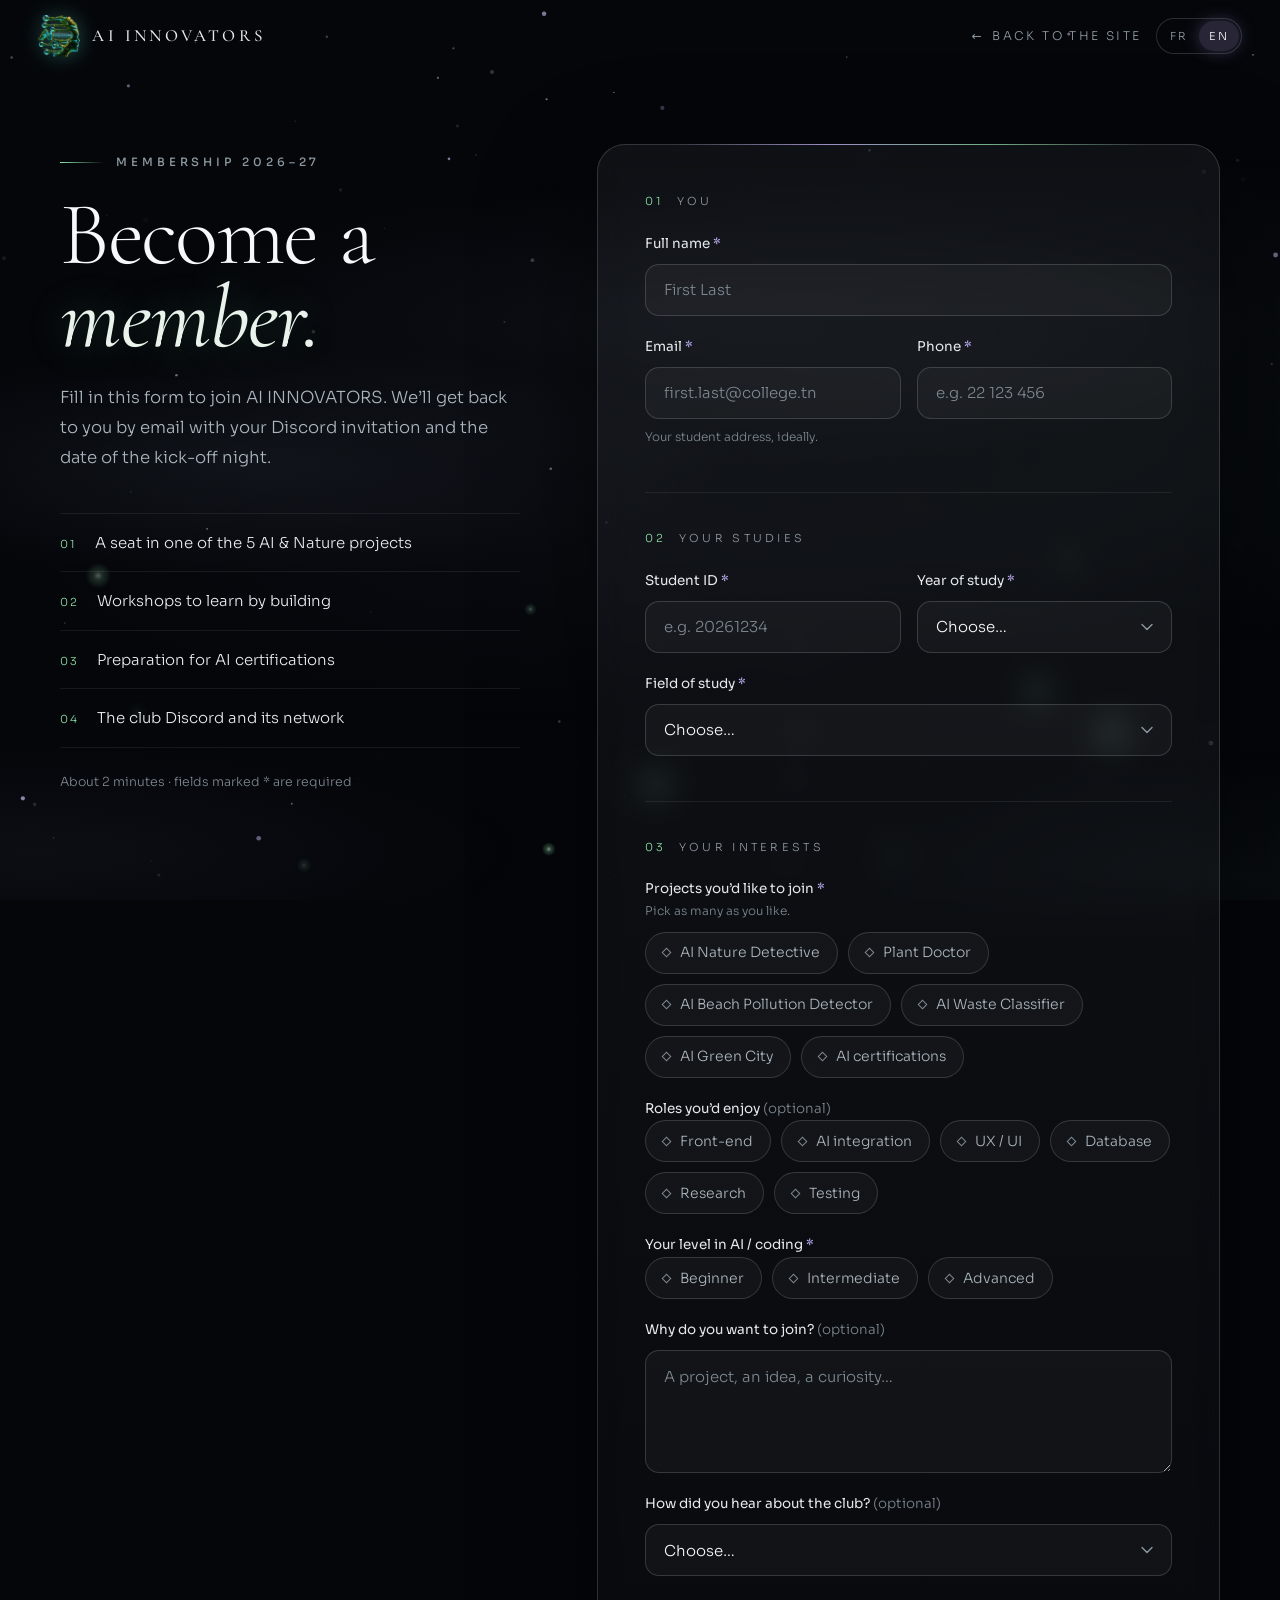
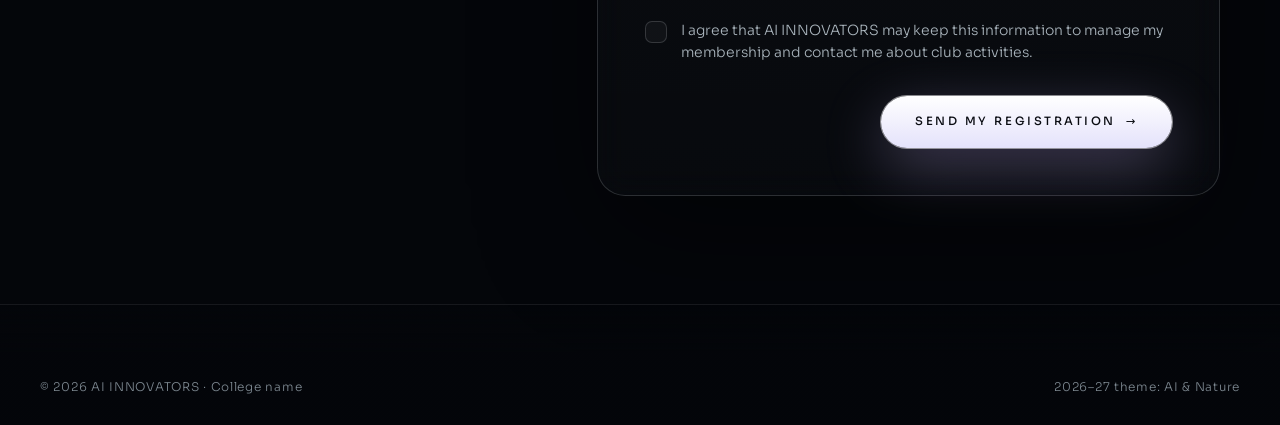
==== register.html @ 4fe78a7f "AI INNOVATORS: AI & Nature landing page and registration form Bilingual FR/EN static site (HTML/CSS/" ====
<!doctype html>
<html lang="fr" class="i18n-pending">
<head>
  <meta charset="utf-8">
  <meta name="viewport" content="width=device-width, initial-scale=1">
  <title data-i18n="meta.title.register">Inscription · AI INNOVATORS</title>
  <meta name="description" data-i18n-content="meta.desc.register" content="Rejoins AI INNOVATORS : adhésion gratuite, ouverte à tous les étudiants.">
  <meta name="theme-color" content="#04060a">
  <link rel="icon" href="assets/img/favicon-64.png" type="image/png">
  <link rel="apple-touch-icon" href="assets/img/apple-touch-icon.png">
  <link rel="stylesheet" href="css/tokens.css">
  <link rel="stylesheet" href="css/base.css">
  <link rel="stylesheet" href="css/motion.css">
  <link rel="stylesheet" href="css/register.css">
  <script>
    document.documentElement.classList.add('js');
    setTimeout(function () { document.documentElement.classList.remove('i18n-pending'); }, 1500);
  </script>
  <noscript><style>html.i18n-pending body { opacity: 1; }</style></noscript>
</head>
<body>
  <a class="skip-link" href="#main" data-i18n="a11y.skip"></a>

  <canvas class="atmosphere" data-atmosphere data-density="70" aria-hidden="true"></canvas>

  <header class="site-nav" data-nav>
    <div class="site-nav__inner">
      <a class="brand" href="index.html">
        <span class="brand__mark"><img class="brand__logo" src="assets/img/logo.webp" alt="" width="42" height="42" onerror="this.parentNode.classList.add('no-logo')"><svg class="brand__leaf" viewBox="0 0 32 32" fill="none" aria-hidden="true"><path d="M16 28V15" stroke="#8fe3a8" stroke-width="1.5" stroke-linecap="round"/><path d="M16 19c-5 0-8.5-3.4-9-8.5 5 0 8.5 3.4 9 8.5ZM16 15c.5-5 4-8.5 9-9-.1 5-3.6 8.6-9 9Z" stroke="#8fe3a8" stroke-width="1.5" stroke-linejoin="round"/><circle cx="7" cy="10.5" r="1.8" fill="#c9b6ff"/><circle cx="25" cy="6" r="1.8" fill="#c9b6ff"/><circle cx="16" cy="28" r="1.8" fill="#c9b6ff"/></svg></span>
        <span>AI Innovators</span>
      </a>
      <div class="nav-actions">
        <a class="nav-back" href="index.html" data-i18n-aria="nav.back"><span aria-hidden="true">←</span><span class="nav-back__text" data-i18n="nav.back"></span></a>
        <div class="lang" role="group" data-i18n-aria="a11y.lang">
          <button type="button" data-lang-btn="fr" aria-pressed="true">FR</button>
          <button type="button" data-lang-btn="en" aria-pressed="false">EN</button>
        </div>
      </div>
    </div>
  </header>

  <main id="main" class="register">
    <!-- ============ INTRO ============ -->
    <section class="register__intro">
      <p class="eyebrow eyebrow--line rise" data-i18n="reg.eyebrow"></p>
      <h1 class="display register__title reveal" style="--d:.08s" data-i18n-html="reg.title"></h1>
      <p class="lead register__lead rise" style="--d:.16s" data-i18n="reg.lead"></p>
      <template id="tpl-perk">
        <li class="perk"><span class="perk__i" data-index></span><span data-field="text"></span></li>
      </template>
      <ul class="perks rise" style="--d:.24s" data-i18n-list="reg.perks" data-template="tpl-perk"></ul>
      <p class="register__time rise" style="--d:.3s" data-i18n="reg.time"></p>
    </section>

    <!-- ============ FORM ============ -->
    <section class="card rise" style="--d:.2s" aria-labelledby="form-title">
      <h2 id="form-title" class="visually-hidden" data-i18n="reg.formTitle"></h2>

      <form id="register-form" novalidate>
        <!-- 01 · You -->
        <fieldset class="group-set">
          <legend class="legend"><span class="legend__n">01</span><span data-i18n="f.legend.you"></span></legend>
          <div class="fields">
            <div class="field field--full" data-name="fullName">
              <label class="label" for="fullName"><span data-i18n="f.fullName"></span><span class="req" aria-hidden="true"> *</span></label>
              <input class="input" id="fullName" name="fullName" type="text" autocomplete="name" maxlength="120" required aria-describedby="fullName-error" data-i18n-placeholder="f.fullName.ph">
              <p class="field__error" id="fullName-error"></p>
            </div>
            <div class="field" data-name="email">
              <label class="label" for="email"><span data-i18n="f.email"></span><span class="req" aria-hidden="true"> *</span></label>
              <input class="input" id="email" name="email" type="email" inputmode="email" autocomplete="email" maxlength="160" required aria-describedby="email-hint email-error" data-i18n-placeholder="f.email.ph">
              <p class="field__hint" id="email-hint" data-i18n="f.email.hint"></p>
              <p class="field__error" id="email-error"></p>
            </div>
            <div class="field" data-name="phone">
              <label class="label" for="phone"><span data-i18n="f.phone"></span><span class="req" aria-hidden="true"> *</span></label>
              <input class="input" id="phone" name="phone" type="tel" inputmode="tel" autocomplete="tel" maxlength="25" required aria-describedby="phone-error" data-i18n-placeholder="f.phone.ph">
              <p class="field__error" id="phone-error"></p>
            </div>
          </div>
        </fieldset>

        <!-- 02 · Studies -->
        <fieldset class="group-set">
          <legend class="legend"><span class="legend__n">02</span><span data-i18n="f.legend.studies"></span></legend>
          <div class="fields">
            <div class="field" data-name="studentId">
              <label class="label" for="studentId"><span data-i18n="f.studentId"></span><span class="req" aria-hidden="true"> *</span></label>
              <input class="input" id="studentId" name="studentId" type="text" autocomplete="off" maxlength="40" required aria-describedby="studentId-error" data-i18n-placeholder="f.studentId.ph">
              <p class="field__error" id="studentId-error"></p>
            </div>
            <div class="field" data-name="year">
              <label class="label" for="year"><span data-i18n="f.year"></span><span class="req" aria-hidden="true"> *</span></label>
              <select class="input" id="year" name="year" required aria-describedby="year-error">
                <option value="" data-i18n="f.choose"></option>
                <option value="year-1" data-i18n="f.year.1"></option>
                <option value="year-2" data-i18n="f.year.2"></option>
                <option value="year-3" data-i18n="f.year.3"></option>
                <option value="year-4" data-i18n="f.year.4"></option>
                <option value="year-5" data-i18n="f.year.5"></option>
              </select>
              <p class="field__error" id="year-error"></p>
            </div>
            <div class="field field--full" data-name="department">
              <label class="label" for="department"><span data-i18n="f.department"></span><span class="req" aria-hidden="true"> *</span></label>
              <select class="input" id="department" name="department" required aria-describedby="department-error">
                <option value="" data-i18n="f.choose"></option>
                <option value="cs" data-i18n="f.dep.cs"></option>
                <option value="engineering" data-i18n="f.dep.engineering"></option>
                <option value="life-sciences" data-i18n="f.dep.life"></option>
                <option value="math-physics" data-i18n="f.dep.math"></option>
                <option value="business" data-i18n="f.dep.business"></option>
                <option value="design" data-i18n="f.dep.design"></option>
                <option value="other" data-i18n="f.dep.other"></option>
              </select>
              <p class="field__error" id="department-error"></p>
            </div>
          </div>
        </fieldset>

        <!-- 03 · Interests -->
        <fieldset class="group-set">
          <legend class="legend"><span class="legend__n">03</span><span data-i18n="f.legend.interests"></span></legend>
          <div class="fields">
            <fieldset class="field field--full" data-name="interests" aria-describedby="interests-hint interests-error">
              <legend class="label"><span data-i18n="f.interests"></span><span class="req" aria-hidden="true"> *</span></legend>
              <p class="field__hint" id="interests-hint" data-i18n="f.interests.hint"></p>
              <div class="chips">
                <label class="chip"><input type="checkbox" name="interests" value="nature-detective"><span>AI Nature Detective</span></label>
                <label class="chip"><input type="checkbox" name="interests" value="plant-doctor"><span>Plant Doctor</span></label>
                <label class="chip"><input type="checkbox" name="interests" value="beach-pollution"><span>AI Beach Pollution Detector</span></label>
                <label class="chip"><input type="checkbox" name="interests" value="waste-classifier"><span>AI Waste Classifier</span></label>
                <label class="chip"><input type="checkbox" name="interests" value="green-city"><span>AI Green City</span></label>
                <label class="chip"><input type="checkbox" name="interests" value="certifications"><span data-i18n="f.int.certs"></span></label>
              </div>
              <p class="field__error" id="interests-error"></p>
            </fieldset>

            <fieldset class="field field--full">
              <legend class="label"><span data-i18n="f.roles"></span> <span class="opt" data-i18n="f.optional"></span></legend>
              <div class="chips">
                <label class="chip"><input type="checkbox" name="roles" value="frontend"><span data-i18n="f.role.frontend"></span></label>
                <label class="chip"><input type="checkbox" name="roles" value="ai-integration"><span data-i18n="f.role.ai"></span></label>
                <label class="chip"><input type="checkbox" name="roles" value="ux-ui"><span data-i18n="f.role.ux"></span></label>
                <label class="chip"><input type="checkbox" name="roles" value="database"><span data-i18n="f.role.database"></span></label>
                <label class="chip"><input type="checkbox" name="roles" value="research"><span data-i18n="f.role.research"></span></label>
                <label class="chip"><input type="checkbox" name="roles" value="testing"><span data-i18n="f.role.testing"></span></label>
              </div>
            </fieldset>

            <fieldset class="field field--full" data-name="experience" aria-describedby="experience-error">
              <legend class="label"><span data-i18n="f.experience"></span><span class="req" aria-hidden="true"> *</span></legend>
              <div class="chips chips--radio">
                <label class="chip"><input type="radio" name="experience" value="beginner"><span data-i18n="f.exp.beginner"></span></label>
                <label class="chip"><input type="radio" name="experience" value="intermediate"><span data-i18n="f.exp.intermediate"></span></label>
                <label class="chip"><input type="radio" name="experience" value="advanced"><span data-i18n="f.exp.advanced"></span></label>
              </div>
              <p class="field__error" id="experience-error"></p>
            </fieldset>

            <div class="field field--full">
              <label class="label" for="motivation"><span data-i18n="f.motivation"></span> <span class="opt" data-i18n="f.optional"></span></label>
              <textarea class="input" id="motivation" name="motivation" maxlength="1000" rows="4" data-i18n-placeholder="f.motivation.ph"></textarea>
            </div>

            <div class="field field--full">
              <label class="label" for="source"><span data-i18n="f.source"></span> <span class="opt" data-i18n="f.optional"></span></label>
              <select class="input" id="source" name="source">
                <option value="" data-i18n="f.choose"></option>
                <option value="social-media" data-i18n="f.src.social"></option>
                <option value="friend" data-i18n="f.src.friend"></option>
                <option value="poster" data-i18n="f.src.poster"></option>
                <option value="club-event" data-i18n="f.src.event"></option>
                <option value="teacher" data-i18n="f.src.teacher"></option>
                <option value="other" data-i18n="f.src.other"></option>
              </select>
            </div>
          </div>
        </fieldset>

        <!-- Honeypot: invisible to people, bots fill it in -->
        <div class="hp" aria-hidden="true">
          <label for="website">Website</label>
          <input id="website" name="website" type="text" tabindex="-1" autocomplete="off">
        </div>

        <div class="field consent" data-name="consent">
          <label class="check">
            <input type="checkbox" id="consent" name="consent" required aria-describedby="consent-error">
            <span data-i18n="f.consent"></span>
          </label>
          <p class="field__error" id="consent-error"></p>
        </div>

        <div class="form-footer">
          <p class="form-status" id="form-status" role="status" aria-live="polite"></p>
          <button class="btn btn--primary" type="submit">
            <span class="btn__label" data-i18n="f.submit"></span>
            <span class="btn__label btn__label--sending" data-i18n="f.sending"></span>
            <span class="spinner" aria-hidden="true"></span>
            <span class="arrow" aria-hidden="true">→</span>
          </button>
        </div>
      </form>

      <!-- Success state -->
      <div id="success" class="success" tabindex="-1" hidden>
        <svg class="sprout" viewBox="0 0 120 150" aria-hidden="true">
          <path pathLength="1" d="M60 140 C60 118 58 96 60 66"/>
          <path pathLength="1" d="M60 100 C40 100 26 86 24 66 C44 66 58 78 60 100 Z"/>
          <path pathLength="1" d="M60 80 C62 54 78 40 100 38 C100 60 84 76 60 80 Z"/>
          <path pathLength="1" d="M26 140 H94"/>
          <circle cx="24" cy="66" r="3"/>
          <circle cx="100" cy="38" r="3"/>
          <circle cx="60" cy="66" r="2.4"/>
        </svg>
        <p class="eyebrow" data-i18n="ok.eyebrow"></p>
        <h2 class="display success__title"><span data-i18n="ok.title"></span> <em id="success-name"></em></h2>
        <p class="lead success__lead" data-i18n="ok.text"></p>
        <div class="success__actions">
          <a class="btn btn--primary" href="index.html" data-i18n="ok.home"></a>
          <button class="btn btn--ghost" type="button" data-register-again data-i18n="ok.again"></button>
        </div>
      </div>
    </section>
  </main>

  <footer class="site-footer">
    <div class="site-footer__bottom" style="margin-top:0;padding-top:0;border-top:0">
      <span>© <span data-year>2026</span> AI INNOVATORS · <span data-i18n="footer.school"></span></span>
      <span data-i18n="footer.theme"></span>
    </div>
  </footer>

  <script src="js/translations.js"></script>
  <script src="js/i18n.js"></script>
  <script src="js/atmosphere.js"></script>
  <script src="js/motion.js"></script>
  <script src="js/site.js"></script>
  <script src="js/register.js"></script>
</body>
</html>
---- css/tokens.css ----
/* =========================================================
   AI INNOVATORS · design tokens
   Change colors, fonts and spacing here; every other file reads these.
   ========================================================= */

/* ---- Fonts (self-hosted, extracted from the original design) ---- */
@font-face {
  font-family: "Sora";
  font-style: normal;
  font-weight: 200 500;
  font-display: swap;
  src: url("../assets/fonts/sora-latin.woff2") format("woff2");
  unicode-range: U+0000-00FF, U+0131, U+0152-0153, U+02BB-02BC, U+02C6, U+02DA, U+02DC, U+0304, U+0308, U+0329, U+2000-206F, U+20AC, U+2122, U+2191, U+2193, U+2212, U+2215, U+FEFF, U+FFFD;
}
@font-face {
  font-family: "Sora";
  font-style: normal;
  font-weight: 200 500;
  font-display: swap;
  src: url("../assets/fonts/sora-latin-ext.woff2") format("woff2");
  unicode-range: U+0100-02BA, U+02BD-02C5, U+02C7-02CC, U+02CE-02D7, U+02DD-02FF, U+0304, U+0308, U+0329, U+1D00-1DBF, U+1E00-1E9F, U+1EF2-1EFF, U+2020, U+20A0-20AB, U+20AD-20C0, U+2113, U+2C60-2C7F, U+A720-A7FF;
}
@font-face {
  font-family: "Cormorant Garamond";
  font-style: italic;
  font-weight: 300 700;
  font-display: swap;
  src: url("../assets/fonts/cormorant-garamond-italic-latin-ext.woff2") format("woff2");
  unicode-range: U+0100-02BA, U+02BD-02C5, U+02C7-02CC, U+02CE-02D7, U+02DD-02FF, U+0304, U+0308, U+0329, U+1D00-1DBF, U+1E00-1E9F, U+1EF2-1EFF, U+2020, U+20A0-20AB, U+20AD-20C0, U+2113, U+2C60-2C7F, U+A720-A7FF;
}
@font-face {
  font-family: "Cormorant Garamond";
  font-style: italic;
  font-weight: 300 700;
  font-display: swap;
  src: url("../assets/fonts/cormorant-garamond-italic-latin.woff2") format("woff2");
  unicode-range: U+0000-00FF, U+0131, U+0152-0153, U+02BB-02BC, U+02C6, U+02DA, U+02DC, U+0304, U+0308, U+0329, U+2000-206F, U+20AC, U+2122, U+2191, U+2193, U+2212, U+2215, U+FEFF, U+FFFD;
}
@font-face {
  font-family: "Cormorant Garamond";
  font-style: normal;
  font-weight: 300 700;
  font-display: swap;
  src: url("../assets/fonts/cormorant-garamond-normal-latin-ext.woff2") format("woff2");
  unicode-range: U+0100-02BA, U+02BD-02C5, U+02C7-02CC, U+02CE-02D7, U+02DD-02FF, U+0304, U+0308, U+0329, U+1D00-1DBF, U+1E00-1E9F, U+1EF2-1EFF, U+2020, U+20A0-20AB, U+20AD-20C0, U+2113, U+2C60-2C7F, U+A720-A7FF;
}
@font-face {
  font-family: "Cormorant Garamond";
  font-style: normal;
  font-weight: 300 700;
  font-display: swap;
  src: url("../assets/fonts/cormorant-garamond-normal-latin.woff2") format("woff2");
  unicode-range: U+0000-00FF, U+0131, U+0152-0153, U+02BB-02BC, U+02C6, U+02DA, U+02DC, U+0304, U+0308, U+0329, U+2000-206F, U+20AC, U+2122, U+2191, U+2193, U+2212, U+2215, U+FEFF, U+FFFD;
}

:root {
  /* ---- Color ---- */
  --bg: #04060a;            /* night-forest ground */
  --ink-strong: #f6f9fb;    /* headings */
  --ink: #e6eaee;           /* body text on dark */
  --ink-soft: #aab5bd;      /* paragraphs */
  --ink-mute: #8d99a2;      /* labels, eyebrows */
  --ink-faint: #7d8891;     /* notes, placeholders */
  --line: rgba(233, 241, 246, 0.08);
  --line-strong: rgba(233, 241, 246, 0.16);

  --bio: #8fe3a8;           /* bioluminescent green, "nature" (also read by the canvas) */
  --bio-soft: #e9f3ec;
  --accent: #c9b6ff;        /* lavender, "intelligence" (also read by the canvas) */
  --accent-soft: #ece7ff;
  --danger: #ff9b8f;

  /* ---- Type ---- */
  --font-sans: "Sora", system-ui, sans-serif;
  --font-serif: "Cormorant Garamond", "Cormorant", Garamond, "Times New Roman", serif; /* display */
  --fs-hero: clamp(48px, 8.2vw, 124px);
  --fs-h2: clamp(40px, 5.6vw, 80px);
  --fs-lead: clamp(16px, 1.45vw, 19px);
  --fs-body: clamp(15px, 1.3vw, 17px);
  --fs-eyebrow: clamp(10.5px, 0.9vw, 11.5px);
  --tracking-caps: 0.34em;  /* small capitals: eyebrows, buttons, labels */

  /* ---- Layout ---- */
  --maxw: 1240px;
  --gutter: clamp(20px, 5vw, 40px);
  --section-y: clamp(90px, 16vh, 190px);
  --nav-h: 72px;
  --radius-card: 22px;
  --ease-out: cubic-bezier(0.2, 0.7, 0.2, 1);
}
---- css/base.css ----
/* =========================================================
   Base: reset, typography, buttons, nav, footer, motion
   ========================================================= */

*, *::before, *::after { box-sizing: border-box; }
[hidden] { display: none !important; }

html {
  color-scheme: dark;
  background: var(--bg);
  -webkit-text-size-adjust: 100%;
  scroll-behavior: smooth;
  scroll-padding-top: calc(var(--nav-h) + 12px);
}
html.i18n-pending body { opacity: 0; }

body {
  margin: 0;
  min-height: 100vh;
  background: var(--bg);
  color: var(--ink);
  font-family: var(--font-sans);
  font-weight: 300;
  font-size: 16px;
  line-height: 1.7;
  font-kerning: normal;
  font-feature-settings: "kern", "liga";
  text-rendering: optimizeLegibility;
  -webkit-font-smoothing: antialiased;
  overflow-x: clip;
  transition: opacity 0.5s ease;
}

img, svg, canvas { display: block; max-width: 100%; }
h1, h2, h3, p { margin: 0; }
button, input, select, textarea { font: inherit; color: inherit; }
a { color: var(--accent); text-decoration: none; transition: color 0.2s; }
a:hover { color: var(--accent-soft); }
::selection { background: rgba(201, 182, 255, 0.3); }
:focus-visible { outline: 2px solid var(--accent); outline-offset: 3px; border-radius: 6px; }

.visually-hidden {
  position: absolute !important;
  width: 1px; height: 1px;
  margin: -1px; padding: 0;
  overflow: hidden; clip: rect(0 0 0 0);
  white-space: nowrap; border: 0;
}
.skip-link {
  position: fixed; left: 16px; top: -64px; z-index: 100;
  padding: 10px 18px; border-radius: 999px;
  background: var(--ink-strong); color: #0a0c12;
  transition: top 0.2s;
}
.skip-link:focus { top: 16px; color: #0a0c12; }

/* ---- Atmosphere canvas (js/atmosphere.js) ---- */
.atmosphere {
  position: fixed; inset: 0;
  width: 100%; height: 100%;
  z-index: 0; pointer-events: none;
}
main, .site-footer { position: relative; z-index: 2; }

/* ---- Layout helpers ---- */
.container { width: 100%; max-width: var(--maxw); margin-inline: auto; padding-inline: var(--gutter); }
.section { padding-block: var(--section-y); }

/* ---- Typography ---- */
.eyebrow {
  display: inline-flex; align-items: center; gap: 12px;
  margin: 0 0 22px;
  font-size: var(--fs-eyebrow);
  font-weight: 500;
  letter-spacing: var(--tracking-caps);
  text-transform: uppercase;
  color: var(--ink-mute);
}
.eyebrow--line::before {
  content: "";
  width: 44px; height: 1px;
  background: linear-gradient(90deg, var(--bio), transparent);
}
/* Display serif: light, high-contrast, tight but not cramped */
.display {
  font-family: var(--font-serif);
  font-weight: 300;
  line-height: 1;
  letter-spacing: -0.012em;
  color: var(--ink-strong);
  font-variant-ligatures: common-ligatures discretionary-ligatures;
  font-variant-numeric: lining-nums;
  text-wrap: balance;
}
.display em {
  font-family: var(--font-serif);
  font-style: italic;
  font-weight: 400;
  color: var(--bio-soft);
  text-shadow: 0 0 42px rgba(143, 227, 168, 0.28);
}
.h2 { font-size: var(--fs-h2); }
.lead {
  max-width: 46ch;
  font-size: var(--fs-body);
  line-height: 1.8;
  color: var(--ink-soft);
  text-wrap: pretty;
}
.section-head {
  display: grid;
  grid-template-columns: repeat(auto-fit, minmax(min(100%, 340px), 1fr));
  gap: 24px clamp(40px, 6vw, 96px);
  align-items: end;
}

/* Glowing pill word, from the original hero */
.glow {
  display: inline-flex; align-items: center; justify-content: center;
  margin-left: 0.12em;
  padding: 0 0.42em 0.08em;
  border: 1px solid rgba(201, 182, 255, 0.34);
  border-radius: 999px;
  background: rgba(201, 182, 255, 0.05);
  -webkit-backdrop-filter: blur(6px);
  backdrop-filter: blur(6px);
  font-family: var(--font-serif);
  font-style: italic;
  font-weight: 400;
  color: #fbf8ff;
  text-shadow: 0 0 26px rgba(201, 182, 255, 0.75), 0 0 60px rgba(201, 182, 255, 0.35);
  animation: vd-halo 6s ease-in-out infinite;
}

.pulse-dot {
  flex: none;
  width: 6px; height: 6px;
  border-radius: 50%;
  background: var(--bio);
  animation: pulse 2.6s ease-out infinite;
}

/* ---- Buttons ---- */
.btn {
  display: inline-flex; align-items: center; justify-content: center; gap: 10px;
  min-height: 52px;
  padding: 0 34px;
  border: 0;
  border-radius: 999px;
  font-size: 11.5px;
  font-weight: 500;
  letter-spacing: 0.22em;
  text-transform: uppercase;
  white-space: nowrap;
  cursor: pointer;
  transition: box-shadow 0.35s var(--ease-out), transform 0.35s var(--ease-out), background 0.3s, color 0.3s;
}
.btn--primary {
  background: linear-gradient(180deg, #ffffff, #e4e2fb);
  color: #0a0c12;
  box-shadow: 0 0 0 1px rgba(255, 255, 255, 0.5), 0 18px 60px rgba(201, 182, 255, 0.3);
}
.btn--primary:hover {
  color: #0a0c12;
  transform: translateY(-1px);
  box-shadow: 0 0 0 1px rgba(255, 255, 255, 0.75), 0 22px 74px rgba(201, 182, 255, 0.5);
}
.btn--ghost {
  background: rgba(233, 241, 246, 0.04);
  color: var(--ink);
  box-shadow: inset 0 0 0 1px var(--line-strong);
  -webkit-backdrop-filter: blur(8px);
  backdrop-filter: blur(8px);
}
.btn--ghost:hover { color: var(--ink-strong); box-shadow: inset 0 0 0 1px rgba(201, 182, 255, 0.5); }
.btn--sm { min-height: 40px; padding: 0 22px; font-size: 10.5px; letter-spacing: 0.2em; }
.btn--lg { min-height: 60px; padding: 0 44px; font-size: 12px; }
.btn .arrow { transition: transform 0.35s var(--ease-out); }
.btn:hover .arrow { transform: translateX(4px); }

/* ---- Navigation ---- */
.site-nav {
  position: fixed; top: 0; left: 0; right: 0;
  z-index: 50;
  border-bottom: 1px solid transparent;
  transition: background 0.4s, border-color 0.4s, backdrop-filter 0.4s;
}
.site-nav.is-scrolled,
.site-nav.is-open {
  background: rgba(4, 6, 10, 0.72);
  -webkit-backdrop-filter: blur(14px) saturate(1.2);
  backdrop-filter: blur(14px) saturate(1.2);
  border-color: var(--line);
}
.site-nav__inner {
  display: flex; align-items: center; gap: 20px;
  height: var(--nav-h);
  padding-inline: clamp(20px, 3vw, 40px);
}
.brand {
  display: inline-flex; align-items: center; gap: 12px;
  color: var(--ink);
  font-family: var(--font-serif);
  font-size: 17px;
  font-weight: 500;
  letter-spacing: 0.2em;
  text-transform: uppercase;
  white-space: nowrap;
}
.brand:hover { color: var(--ink-strong); }
.brand svg { width: 26px; height: 26px; filter: drop-shadow(0 0 8px rgba(143, 227, 168, 0.45)); }

/* Club logo (assets/img/logo.png); falls back to the leaf icon if the file is missing */
.brand__mark { display: inline-grid; place-items: center; }
.brand__logo {
  width: 42px; height: 42px;
  object-fit: contain;
  filter: drop-shadow(0 0 10px rgba(111, 242, 208, 0.35));
  transition: transform 0.6s var(--ease-out);
}
.brand:hover .brand__logo { transform: rotate(-6deg) scale(1.06); }
.brand__leaf { display: none; }
.brand__mark.no-logo .brand__logo { display: none; }
.brand__mark.no-logo .brand__leaf { display: block; }
.site-footer .brand__logo { width: 64px; height: 64px; }
@media (max-width: 420px) { .brand__logo { width: 34px; height: 34px; } }

.nav-links { display: flex; align-items: center; gap: clamp(18px, 2.4vw, 34px); margin-left: auto; }
.nav-links a:not(.btn) {
  font-size: 11px;
  font-weight: 400;
  letter-spacing: 0.3em;
  text-transform: uppercase;
  color: var(--ink-mute);
}
.nav-links a:not(.btn):hover { color: var(--ink-strong); }
.nav-actions { display: flex; align-items: center; gap: 14px; margin-left: auto; }
.nav-links + .nav-actions { margin-left: 0; }

.nav-back {
  display: inline-flex; align-items: center; gap: 8px;
  font-size: 12px; letter-spacing: 0.2em; text-transform: uppercase;
  color: var(--ink-mute);
}
.nav-back:hover { color: var(--ink-strong); }

.lang {
  display: inline-flex; align-items: center;
  padding: 3px;
  border-radius: 999px;
  box-shadow: inset 0 0 0 1px var(--line-strong);
}
.lang button {
  min-width: 38px; min-height: 30px;
  padding: 0 10px;
  border: 0; border-radius: 999px;
  background: transparent;
  color: var(--ink-mute);
  font-size: 11px;
  letter-spacing: 0.14em;
  cursor: pointer;
  transition: background 0.25s, color 0.25s;
}
.lang button:hover { color: var(--ink-strong); }
.lang button[aria-pressed="true"] { background: rgba(201, 182, 255, 0.16); color: var(--ink-strong); }

.menu-toggle {
  display: none;
  position: relative;
  width: 42px; height: 42px;
  border: 0; border-radius: 999px;
  background: transparent;
  box-shadow: inset 0 0 0 1px var(--line-strong);
  cursor: pointer;
}
.menu-toggle__bar {
  position: absolute; left: 13px; right: 13px;
  height: 1px; background: var(--ink);
  transition: transform 0.3s var(--ease-out);
}
.menu-toggle__bar:nth-child(1) { top: 17px; }
.menu-toggle__bar:nth-child(2) { top: 24px; }
.site-nav.is-open .menu-toggle__bar:nth-child(1) { transform: translateY(3.5px) rotate(45deg); }
.site-nav.is-open .menu-toggle__bar:nth-child(2) { transform: translateY(-3.5px) rotate(-45deg); }

@media (max-width: 860px) {
  .menu-toggle { display: inline-block; }
  .nav-links {
    position: absolute; top: var(--nav-h); left: 0; right: 0;
    flex-direction: column; align-items: stretch; gap: 0;
    padding: 4px var(--gutter) 26px;
    background: rgba(4, 6, 10, 0.95);
    -webkit-backdrop-filter: blur(14px);
    backdrop-filter: blur(14px);
    border-bottom: 1px solid var(--line);
    opacity: 0; visibility: hidden; transform: translateY(-8px);
    transition: opacity 0.3s, transform 0.3s var(--ease-out), visibility 0.3s;
  }
  .site-nav.is-open .nav-links { opacity: 1; visibility: visible; transform: none; }
  .nav-links a:not(.btn) { padding: 16px 0; border-bottom: 1px solid var(--line); }
  .nav-links .btn { margin-top: 20px; min-height: 50px; }
  .nav-actions { margin-left: auto; }
}
@media (max-width: 520px) {
  .nav-back__text { display: none; }
}
@media (max-width: 420px) {
  .brand { font-size: 14px; letter-spacing: 0.12em; gap: 10px; }
  .brand svg { width: 22px; height: 22px; }
  .nav-actions { gap: 10px; }
}

/* ---- Footer ---- */
.site-footer {
  border-top: 1px solid var(--line);
  padding: clamp(44px, 8vh, 80px) var(--gutter) 28px;
  font-size: 13px;
  color: var(--ink-faint);
  background: linear-gradient(180deg, transparent, rgba(4, 6, 10, 0.85) 40%);
}
.site-footer__grid {
  max-width: var(--maxw);
  margin: 0 auto;
  display: grid;
  grid-template-columns: 1.4fr 1fr 1fr;
  gap: 36px;
}
.site-footer__motto {
  margin-top: 22px;
  font-family: var(--font-serif);
  font-size: clamp(28px, 3vw, 40px);
  font-weight: 300;
  line-height: 1.1;
  color: var(--ink-soft);
}
.site-footer__motto em { font-style: italic; font-weight: 400; color: var(--bio-soft); }
.footer-label {
  margin-bottom: 14px;
  font-size: 11px; letter-spacing: 0.3em; text-transform: uppercase;
  color: var(--ink-mute);
}
.footer-links { list-style: none; margin: 0; padding: 0; display: grid; gap: 9px; }
.footer-links a { color: var(--ink-soft); }
.footer-links a:hover { color: var(--ink-strong); }
.site-footer__bottom {
  max-width: var(--maxw);
  margin: clamp(40px, 7vh, 64px) auto 0;
  padding-top: 20px;
  border-top: 1px solid var(--line);
  display: flex; flex-wrap: wrap; justify-content: space-between; gap: 10px 24px;
  font-size: 12px; letter-spacing: 0.06em;
}
@media (max-width: 720px) {
  .site-footer__grid { grid-template-columns: 1fr 1fr; }
  .site-footer__grid > :first-child { grid-column: 1 / -1; }
}

/* ---- Motion ---- */
.rise { animation: vd-rise 1.2s var(--ease-out) var(--d, 0s) both; }

.js .reveal {
  opacity: 0;
  transform: translateY(26px);
  transition: opacity 1s var(--ease-out), transform 1s var(--ease-out);
  transition-delay: var(--d, 0s);
}
.js .reveal.is-in { opacity: 1; transform: none; }

@keyframes vd-rise { from { opacity: 0; transform: translateY(18px); } to { opacity: 1; transform: none; } }
@keyframes vd-halo {
  0%, 100% { box-shadow: 0 0 40px rgba(201, 182, 255, 0.18), inset 0 0 30px rgba(201, 182, 255, 0.07); }
  50% { box-shadow: 0 0 78px rgba(201, 182, 255, 0.34), inset 0 0 42px rgba(201, 182, 255, 0.13); }
}
@keyframes vd-pool {
  0%, 100% { opacity: 0.55; transform: translateX(-50%) scaleY(1); }
  50% { opacity: 0.95; transform: translateX(-50%) scaleY(1.14); }
}
@keyframes vd-scroll-hint {
  0%, 100% { opacity: 0.25; transform: translate(-50%, 0); }
  50% { opacity: 0.8; transform: translate(-50%, 7px); }
}
@keyframes pulse {
  0% { box-shadow: 0 0 0 0 rgba(143, 227, 168, 0.55); }
  70%, 100% { box-shadow: 0 0 0 10px rgba(143, 227, 168, 0); }
}
@keyframes spin { to { transform: rotate(360deg); } }

@media (prefers-reduced-motion: reduce) {
  html { scroll-behavior: auto; }
  *, *::before, *::after {
    animation-duration: 0.01ms !important;
    animation-iteration-count: 1 !important;
    transition-duration: 0.01ms !important;
  }
  .js .reveal { opacity: 1; transform: none; }
}
---- css/motion.css ----
/* =========================================================
   Motion layer: text reveals, word-by-word headings, language
   switch, micro-interactions. Loaded after base.css on every page.
   (Word splitting and counters: js/motion.js. Language fade: js/i18n.js.)
   ========================================================= */

/* ---- Blocks & paragraphs: rise out of a soft blur ---- */
.js .reveal {
  filter: blur(8px);
  transition:
    opacity 1s var(--ease-out) var(--d, 0s),
    transform 1s var(--ease-out) var(--d, 0s),
    filter 1s var(--ease-out) var(--d, 0s);
}
.js .reveal.is-in { filter: none; }

/* A block whose heading is split: the words carry the entrance, the paragraph follows */
.js .reveal.split,
.js .reveal:has(> .split) { opacity: 1; transform: none; filter: none; }
.js .reveal:has(> .split) > .lead {
  opacity: 0;
  transform: translateY(16px);
  filter: blur(6px);
  transition:
    opacity 1s var(--ease-out) calc(var(--d, 0s) + 0.35s),
    transform 1s var(--ease-out) calc(var(--d, 0s) + 0.35s),
    filter 1s var(--ease-out) calc(var(--d, 0s) + 0.35s);
}
.js .reveal.is-in > .lead { opacity: 1; transform: none; filter: none; }

/* Hero entrance (base.css .rise) gains the same blur */
@keyframes vd-rise {
  from { opacity: 0; transform: translateY(18px); filter: blur(8px); }
  to { opacity: 1; transform: none; filter: none; }
}

/* ---- Headings, word by word ---- */
.js .split .w {
  display: inline-block;
  opacity: 0;
  transform: translateY(0.55em) rotate(4deg);
  transform-origin: 0 100%;
  filter: blur(12px);
  transition:
    opacity 0.9s var(--ease-out),
    transform 1.1s var(--ease-out),
    filter 0.9s var(--ease-out);
  transition-delay: calc(var(--d, 0s) + var(--wi, 0) * 70ms);
}
.js .is-in .w { opacity: 1; transform: none; filter: none; }

/* After a language switch the new words replay immediately */
.js .split--replay .w {
  animation: word-in 0.75s var(--ease-out) both;
  animation-delay: calc(var(--wi, 0) * 40ms);
}
@keyframes word-in {
  from { opacity: 0; transform: translateY(0.4em) rotate(3deg); filter: blur(10px); }
  to { opacity: 1; transform: none; filter: none; }
}

/* ---- Language toggle: sliding thumb ---- */
.lang { position: relative; }
.lang::before {
  content: "";
  position: absolute; top: 3px; bottom: 3px; left: 3px;
  width: 40px;
  border-radius: 999px;
  background: rgba(201, 182, 255, 0.18);
  box-shadow: 0 0 18px rgba(201, 182, 255, 0.25);
  transition: transform 0.5s cubic-bezier(0.3, 1.4, 0.5, 1);
}
.lang[data-active="en"]::before { transform: translateX(40px); }
.lang button { position: relative; z-index: 1; width: 40px; min-width: 0; padding: 0; }
.lang button[aria-pressed="true"] { background: transparent; }

/* ---- Scroll progress line under the nav ---- */
.site-nav::after {
  content: "";
  position: absolute; left: 0; bottom: -1px;
  width: 100%; height: 1px;
  background: linear-gradient(90deg, var(--bio), var(--accent));
  box-shadow: 0 0 8px rgba(143, 227, 168, 0.6);
  transform-origin: 0 50%;
  transform: scaleX(var(--progress, 0));
  pointer-events: none;
}

/* ---- Primary button: light sweep on hover ---- */
.btn--primary { position: relative; overflow: hidden; isolation: isolate; }
.btn--primary::after {
  content: "";
  position: absolute; inset: 0; z-index: -1;
  background: linear-gradient(110deg, transparent 30%, rgba(201, 182, 255, 0.55) 50%, transparent 70%);
  transform: translateX(-120%);
  transition: transform 0.9s var(--ease-out);
}
.btn--primary:hover::after { transform: translateX(120%); }

/* ---- Nav links: growing underline (desktop) ---- */
@media (min-width: 861px) {
  .nav-links a:not(.btn) { position: relative; }
  .nav-links a:not(.btn)::after {
    content: "";
    position: absolute; left: 0; right: 0.24em; bottom: -6px;
    height: 1px;
    background: linear-gradient(90deg, var(--bio), var(--accent));
    transform: scaleX(0);
    transform-origin: 0 50%;
    transition: transform 0.45s var(--ease-out);
  }
  .nav-links a:not(.btn):hover::after { transform: scaleX(1); }
}

/* ---- Project cards: lift on hover (translate, so it doesn't fight the reveal transform) ---- */
.js .specimen.reveal {
  filter: none;
  transition:
    opacity 1s var(--ease-out) var(--d, 0s),
    transform 1s var(--ease-out) var(--d, 0s),
    translate 0.5s var(--ease-out),
    box-shadow 0.4s;
}
.specimen:hover { translate: 0 -6px; }
.js .certs.reveal { filter: none; }

/* ---- Form chips: small pop when selected ---- */
.chip input:checked + span { animation: chip-pop 0.35s var(--ease-out); }
@keyframes chip-pop {
  40% { transform: scale(1.06); }
}

@media (prefers-reduced-motion: reduce) {
  .js .reveal,
  .js .reveal > .lead,
  .js .split .w { opacity: 1; transform: none; filter: none; transition: none; animation: none; }
  .lang::before, .btn--primary::after { transition: none; }
}
---- css/register.css ----
/* =========================================================
   Registration page (register.html)
   ========================================================= */

.register {
  max-width: var(--maxw);
  margin: 0 auto;
  padding: calc(var(--nav-h) + clamp(40px, 8vh, 90px)) var(--gutter) clamp(80px, 12vh, 140px);
  display: grid;
  grid-template-columns: minmax(0, 0.85fr) minmax(0, 1.15fr);
  gap: clamp(40px, 6vw, 96px);
  align-items: start;
}
.register__intro { position: sticky; top: calc(var(--nav-h) + 40px); }
.register__title { font-size: clamp(52px, 7vw, 104px); line-height: 0.92; letter-spacing: -0.015em; }
.register__lead { margin-top: 24px; }
.perks { list-style: none; margin: 40px 0 0; padding: 0; border-top: 1px solid var(--line); }
.perk {
  display: flex; align-items: baseline; gap: 18px;
  padding: 16px 0;
  border-bottom: 1px solid var(--line);
  font-size: 15px;
  color: var(--ink);
}
.perk__i { flex: none; font-size: 11px; letter-spacing: 0.2em; color: var(--bio); }
.register__time { margin-top: 24px; font-size: 12.5px; color: var(--ink-faint); }

@media (max-width: 900px) {
  .register { grid-template-columns: 1fr; }
  .register__intro { position: static; }
}

/* ---- Glass card ---- */
.card {
  position: relative;
  padding: clamp(22px, 4vw, 48px);
  border-radius: 28px;
  background: linear-gradient(180deg, rgba(233,241,246,.05), rgba(233,241,246,.018));
  box-shadow: inset 0 0 0 1px var(--line-strong), 0 40px 120px rgba(0, 0, 0, 0.45);
  -webkit-backdrop-filter: blur(16px);
  backdrop-filter: blur(16px);
}
.card::before {
  content: "";
  position: absolute; left: 12%; right: 12%; top: 0;
  height: 1px;
  background: linear-gradient(90deg, transparent, var(--accent), var(--bio), transparent);
  opacity: 0.7;
}

/* ---- Form structure ---- */
fieldset { margin: 0; padding: 0; border: 0; min-width: 0; }
.group-set + .group-set {
  margin-top: clamp(34px, 5vh, 48px);
  padding-top: clamp(28px, 4vh, 40px);
  border-top: 1px solid var(--line);
}
/* float pulls the legend out of the fieldset border and into normal flow */
.legend {
  float: left;
  width: 100%;
  display: flex; gap: 12px;
  margin-bottom: 22px;
  padding: 0;
  font-size: 11px; letter-spacing: 0.3em; text-transform: uppercase;
  color: var(--ink-mute);
}
.legend__n { color: var(--bio); }
.legend + * { clear: both; }
fieldset.field > .label { float: left; width: 100%; }
fieldset.field > .label + * { clear: both; }

.fields { display: grid; grid-template-columns: repeat(2, minmax(0, 1fr)); gap: 20px 16px; }
.field { display: flex; flex-direction: column; gap: 8px; min-width: 0; }
fieldset.field { display: block; }
fieldset.field > * + * { margin-top: 10px; }
.field--full { grid-column: 1 / -1; }
@media (max-width: 560px) { .fields { grid-template-columns: 1fr; } }

.label { padding: 0; font-size: 13.5px; font-weight: 400; color: var(--ink); }
.req { color: var(--accent); }
.opt { color: var(--ink-faint); font-weight: 300; }
.field__hint { font-size: 12px; color: var(--ink-faint); }
.field__error { font-size: 12.5px; color: var(--danger); }
.field__error:empty { display: none; }

/* ---- Inputs ---- */
.input {
  width: 100%;
  min-height: 52px;
  padding: 0 18px;
  border: 1px solid var(--line-strong);
  border-radius: 14px;
  background: rgba(233, 241, 246, 0.035);
  color: var(--ink-strong);
  font-size: 15px;
  outline: none;
  transition: border-color 0.2s, box-shadow 0.2s, background 0.2s;
}
.input::placeholder { color: var(--ink-faint); opacity: 1; }
.input:hover { border-color: rgba(233, 241, 246, 0.26); }
.input:focus {
  border-color: rgba(201, 182, 255, 0.6);
  background: rgba(233, 241, 246, 0.05);
  box-shadow: 0 0 0 4px rgba(201, 182, 255, 0.12);
}
textarea.input { min-height: 120px; padding: 14px 18px; line-height: 1.55; resize: vertical; }
select.input {
  appearance: none;
  padding-right: 44px;
  cursor: pointer;
  background-image: url("data:image/svg+xml,%3Csvg xmlns='http://www.w3.org/2000/svg' width='12' height='8' fill='none'%3E%3Cpath d='M1 1.5l5 5 5-5' stroke='%238d99a2' stroke-width='1.4' stroke-linecap='round' stroke-linejoin='round'/%3E%3C/svg%3E");
  background-repeat: no-repeat;
  background-position: right 18px center;
}
select.input option { background: #0b1016; color: var(--ink); }
.field.is-invalid .input { border-color: rgba(255, 155, 143, 0.7); }

/* ---- Chips (checkbox / radio groups) ---- */
.chips { display: flex; flex-wrap: wrap; gap: 10px; }
.chip { position: relative; }
.chip input { position: absolute; opacity: 0; width: 1px; height: 1px; pointer-events: none; }
.chip span {
  display: inline-flex; align-items: center; gap: 10px;
  min-height: 42px;
  padding: 0 18px;
  border-radius: 999px;
  font-size: 14px;
  color: var(--ink-soft);
  background: rgba(233, 241, 246, 0.03);
  box-shadow: inset 0 0 0 1px var(--line-strong);
  cursor: pointer;
  user-select: none;
  transition: color 0.25s, background 0.25s, box-shadow 0.25s;
}
.chip span::before {
  content: "";
  width: 7px; height: 7px;
  transform: rotate(45deg);
  border: 1px solid var(--ink-faint);
  transition: background 0.25s, border-color 0.25s, box-shadow 0.25s;
}
.chip:hover span { color: var(--ink); box-shadow: inset 0 0 0 1px rgba(233, 241, 246, 0.32); }
.chip input:checked + span {
  color: var(--ink-strong);
  background: rgba(143, 227, 168, 0.09);
  box-shadow: inset 0 0 0 1px rgba(143, 227, 168, 0.5), 0 0 24px rgba(143, 227, 168, 0.12);
}
.chip input:checked + span::before { background: var(--bio); border-color: var(--bio); box-shadow: 0 0 10px var(--bio); }
.chips--radio .chip input:checked + span {
  background: rgba(201, 182, 255, 0.1);
  box-shadow: inset 0 0 0 1px rgba(201, 182, 255, 0.55), 0 0 24px rgba(201, 182, 255, 0.14);
}
.chips--radio .chip input:checked + span::before { background: var(--accent); border-color: var(--accent); box-shadow: 0 0 10px var(--accent); }
.chip input:focus-visible + span { outline: 2px solid var(--accent); outline-offset: 3px; }
.field.is-invalid .chip span { box-shadow: inset 0 0 0 1px rgba(255, 155, 143, 0.45); }

/* ---- Consent ---- */
.consent { margin-top: clamp(30px, 5vh, 44px); }
.check { display: flex; align-items: flex-start; gap: 14px; font-size: 14px; line-height: 1.55; color: var(--ink-soft); cursor: pointer; }
.check input {
  appearance: none;
  flex: none;
  display: grid; place-content: center;
  width: 22px; height: 22px;
  margin: 1px 0 0;
  border: 1px solid var(--line-strong);
  border-radius: 7px;
  background: rgba(233, 241, 246, 0.035);
  cursor: pointer;
  transition: background 0.2s, border-color 0.2s, box-shadow 0.2s;
}
.check input::after {
  content: "";
  width: 10px; height: 6px;
  border-left: 1.6px solid #0a0c12;
  border-bottom: 1.6px solid #0a0c12;
  transform: translate(0, -1px) rotate(-45deg) scale(0);
  transition: transform 0.2s var(--ease-out);
}
.check input:checked { background: var(--bio); border-color: var(--bio); box-shadow: 0 0 16px rgba(143, 227, 168, 0.4); }
.check input:checked::after { transform: translate(0, -1px) rotate(-45deg) scale(1); }
.field.is-invalid .check input { border-color: rgba(255, 155, 143, 0.7); }

/* ---- Honeypot (hidden from humans) ---- */
.hp { position: absolute; left: -9999px; width: 1px; height: 1px; overflow: hidden; }

/* ---- Submit row ---- */
.form-footer {
  margin-top: 32px;
  display: flex; flex-wrap: wrap; align-items: center; justify-content: space-between; gap: 16px;
}
.form-status { font-size: 13.5px; color: var(--danger); }
.form-footer .btn { margin-left: auto; }
.btn__label--sending { display: none; }
.btn.is-loading .btn__label { display: none; }
.btn.is-loading .btn__label--sending { display: inline; }
.btn .spinner {
  display: none;
  width: 16px; height: 16px;
  border-radius: 50%;
  border: 1.5px solid rgba(10, 12, 18, 0.25);
  border-top-color: #0a0c12;
  animation: spin 0.8s linear infinite;
}
.btn.is-loading .spinner { display: inline-block; }
.btn.is-loading .arrow { display: none; }
.btn[disabled] { cursor: progress; opacity: 0.85; }
@media (max-width: 560px) { .form-footer .btn { width: 100%; } }

/* ---- Success ---- */
.success { padding-block: clamp(24px, 6vh, 60px); text-align: center; outline: none; }
.sprout { width: 120px; height: 150px; margin: 0 auto 30px; overflow: visible; }
.sprout path {
  fill: none;
  stroke: var(--bio);
  stroke-width: 1.5;
  stroke-linecap: round;
  stroke-linejoin: round;
  stroke-dasharray: 1;
  stroke-dashoffset: 1;
  filter: drop-shadow(0 0 8px rgba(143, 227, 168, 0.6));
  animation: draw 1.4s var(--ease-out) forwards;
}
.sprout path:nth-of-type(2) { animation-delay: 0.6s; }
.sprout path:nth-of-type(3) { animation-delay: 0.9s; }
.sprout path:nth-of-type(4) { animation-delay: 0.1s; }
.sprout circle {
  fill: var(--accent);
  opacity: 0;
  filter: drop-shadow(0 0 6px var(--accent));
  animation: pop 0.6s var(--ease-out) 1.6s forwards;
}
@keyframes draw { to { stroke-dashoffset: 0; } }
@keyframes pop { from { opacity: 0; transform: scale(0.2); } to { opacity: 1; transform: none; } }
.sprout circle { transform-box: fill-box; transform-origin: center; }
.success__title { font-size: clamp(40px, 5vw, 64px); }
.success__lead { margin: 20px auto 0; text-align: center; }
.success__actions { display: flex; flex-wrap: wrap; justify-content: center; gap: 12px; margin-top: 36px; }
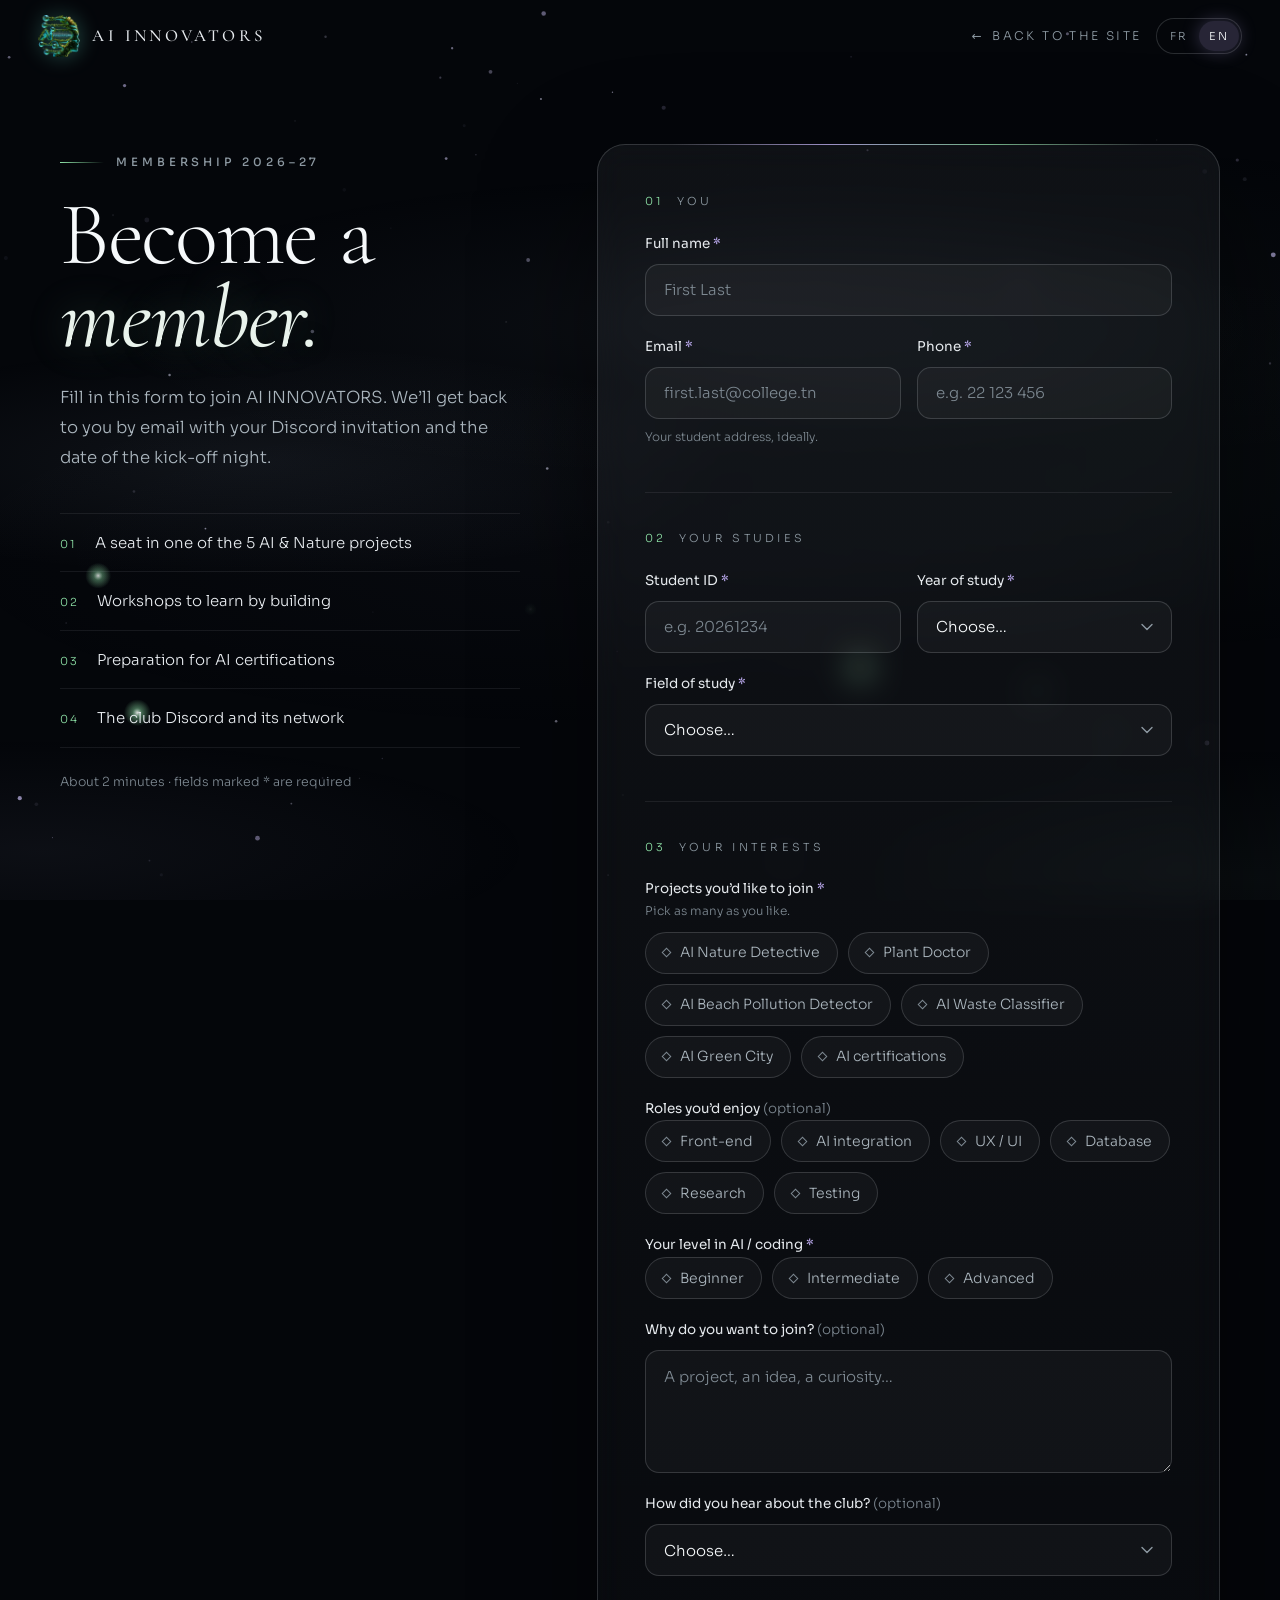
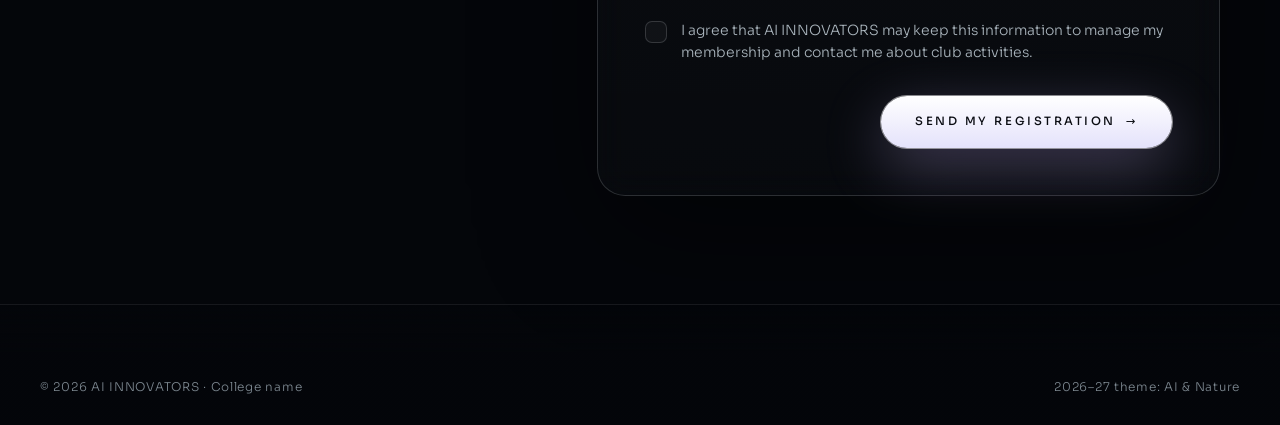
==== commit 8fd3828e: "Fix Apps Script sheet access, restrict form to ENIB fields, set contact email - apps-script/Code.gs:" ====
--- a/register.html
+++ b/register.html
@@ -96,8 +96,6 @@
                 <option value="year-1" data-i18n="f.year.1"></option>
                 <option value="year-2" data-i18n="f.year.2"></option>
                 <option value="year-3" data-i18n="f.year.3"></option>
-                <option value="year-4" data-i18n="f.year.4"></option>
-                <option value="year-5" data-i18n="f.year.5"></option>
               </select>
               <p class="field__error" id="year-error"></p>
             </div>
@@ -105,13 +103,9 @@
               <label class="label" for="department"><span data-i18n="f.department"></span><span class="req" aria-hidden="true"> *</span></label>
               <select class="input" id="department" name="department" required aria-describedby="department-error">
                 <option value="" data-i18n="f.choose"></option>
-                <option value="cs" data-i18n="f.dep.cs"></option>
-                <option value="engineering" data-i18n="f.dep.engineering"></option>
-                <option value="life-sciences" data-i18n="f.dep.life"></option>
-                <option value="math-physics" data-i18n="f.dep.math"></option>
-                <option value="business" data-i18n="f.dep.business"></option>
-                <option value="design" data-i18n="f.dep.design"></option>
-                <option value="other" data-i18n="f.dep.other"></option>
+                <option value="mechanical" data-i18n="f.dep.mechanical"></option>
+                <option value="civil" data-i18n="f.dep.civil"></option>
+                <option value="industrial" data-i18n="f.dep.industrial"></option>
               </select>
               <p class="field__error" id="department-error"></p>
             </div>
